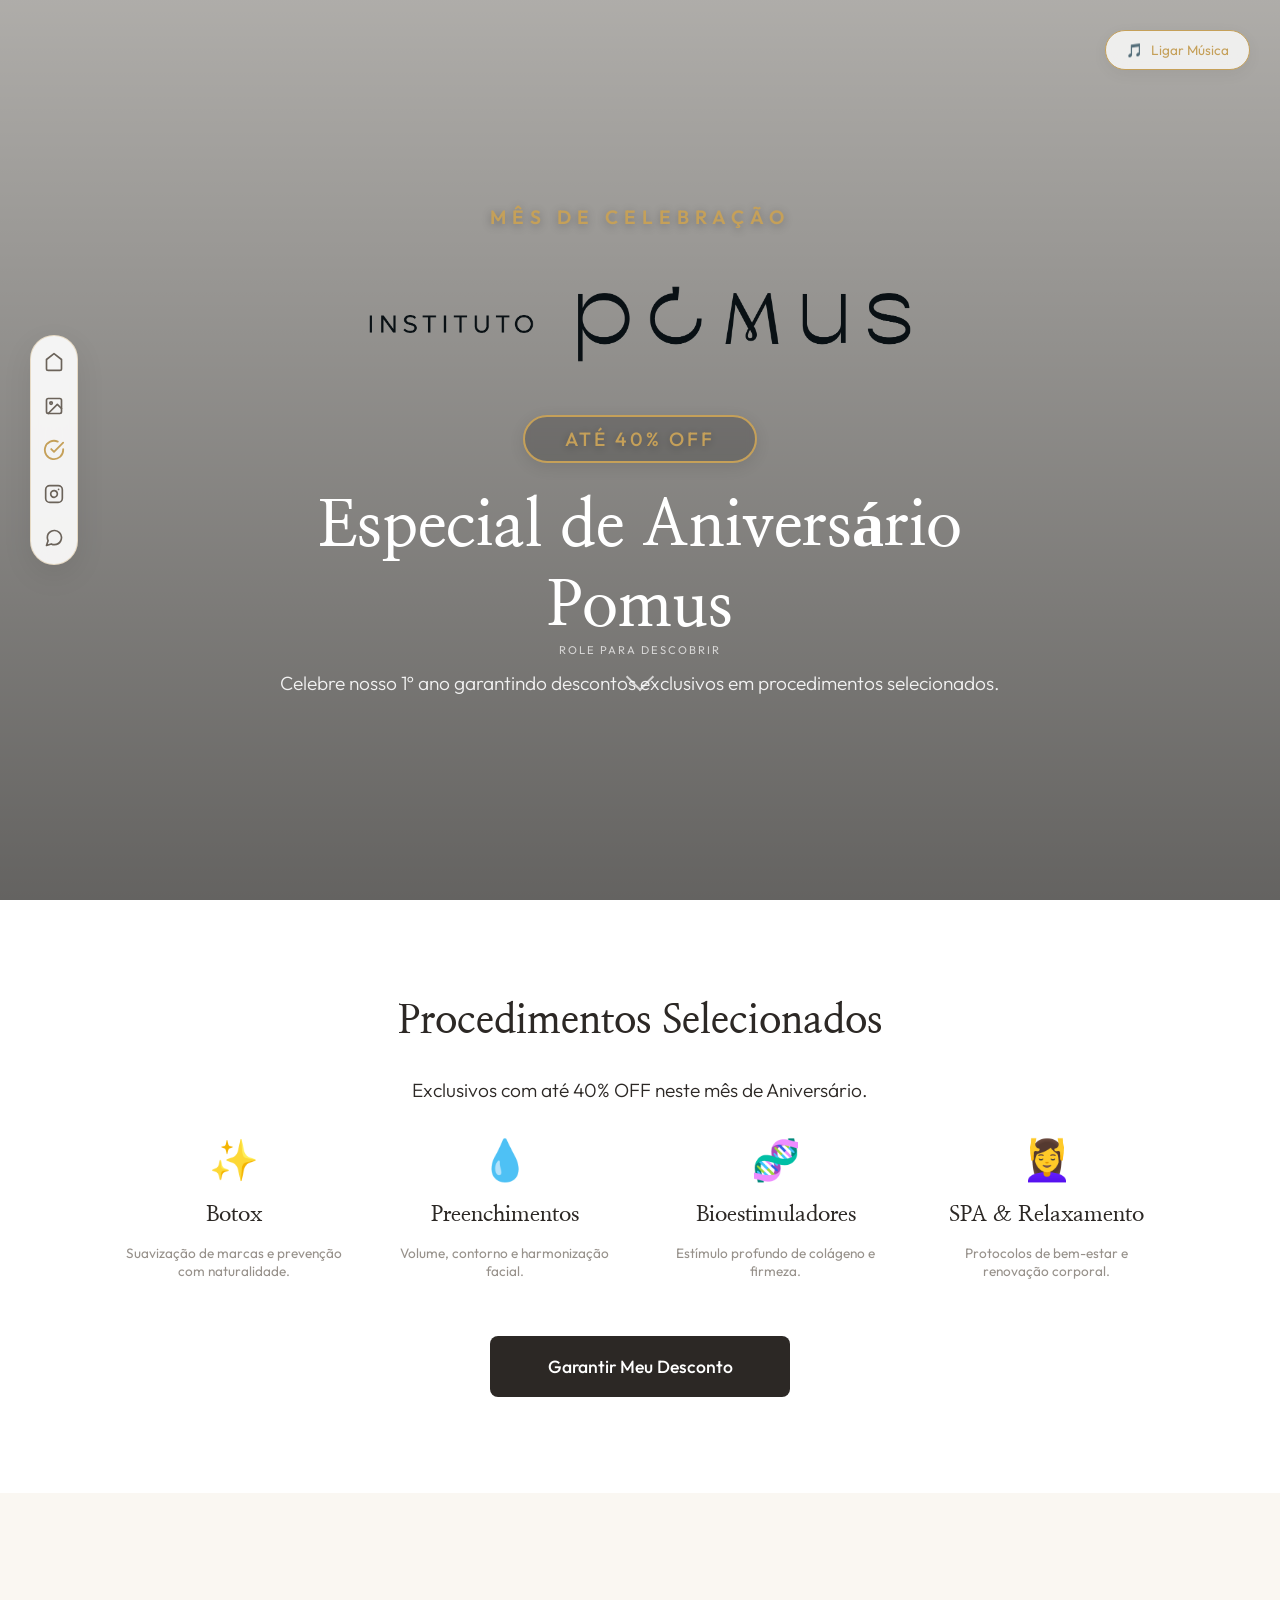
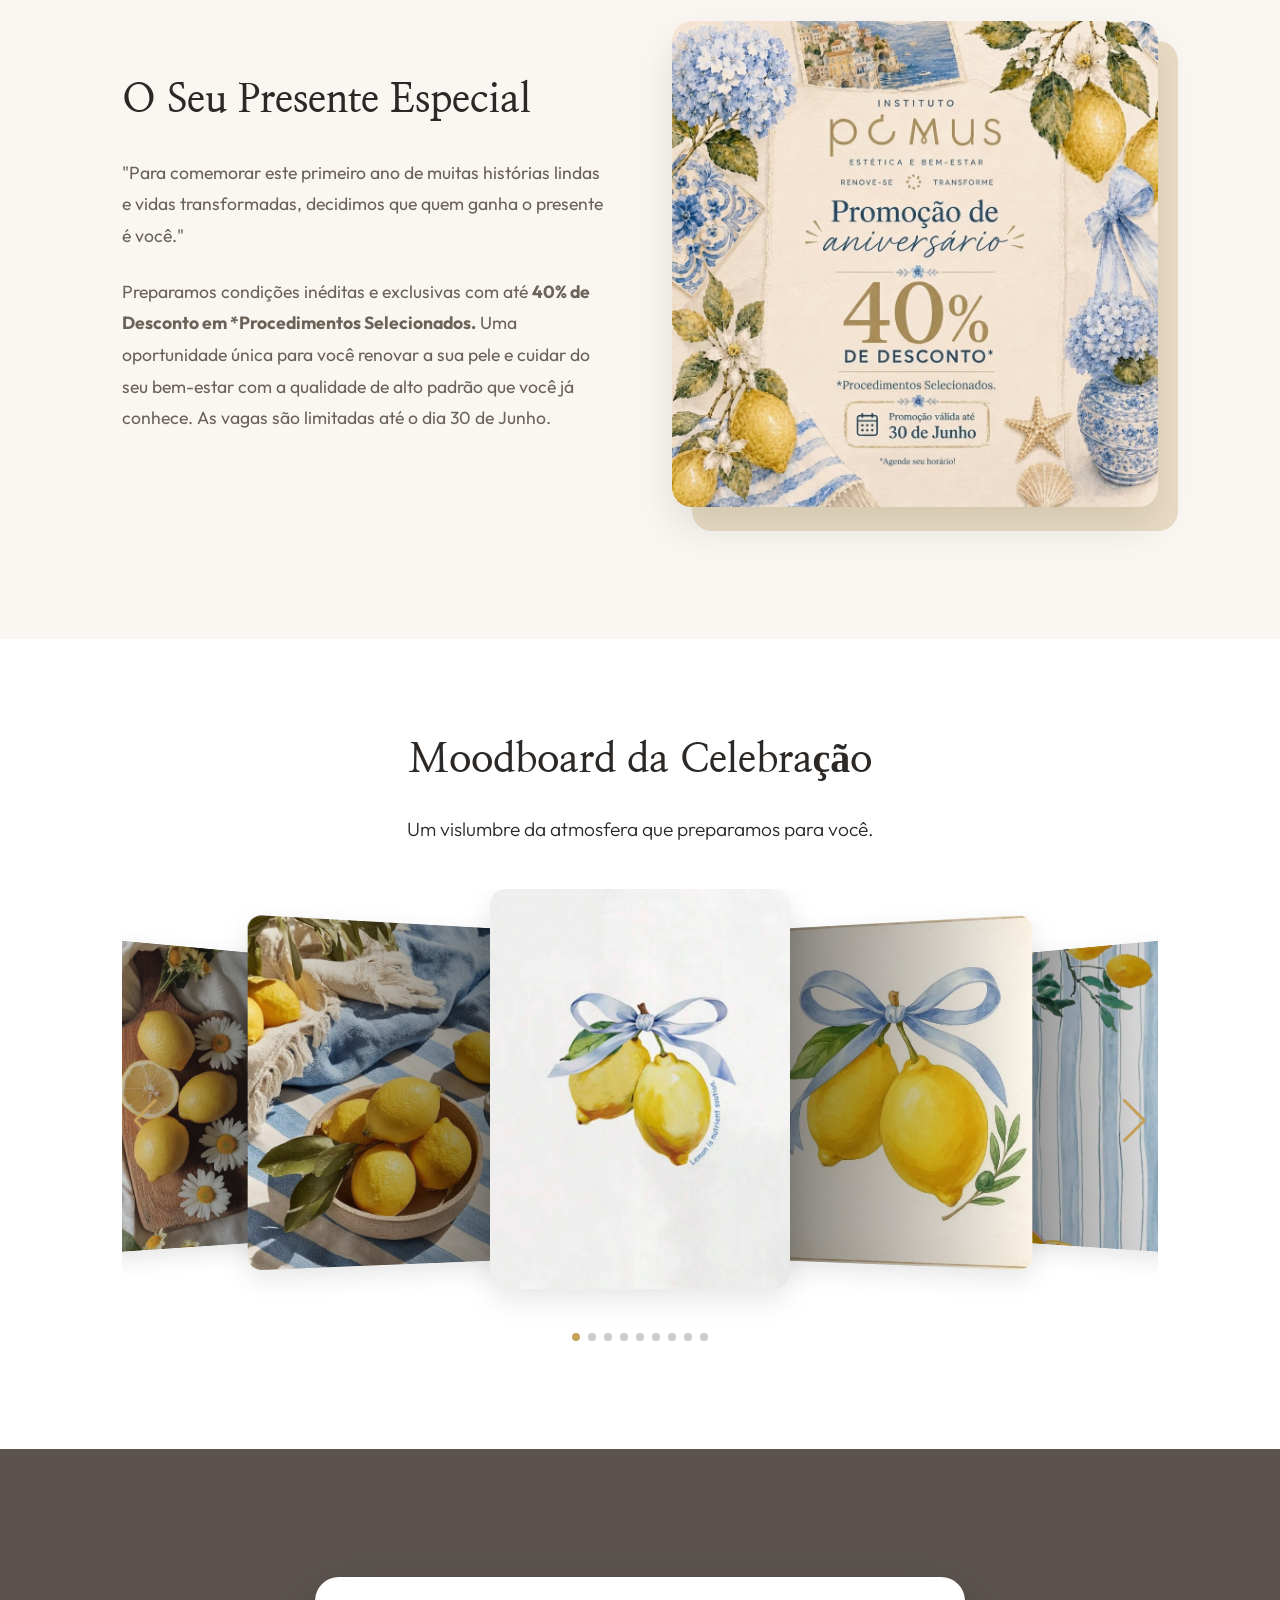
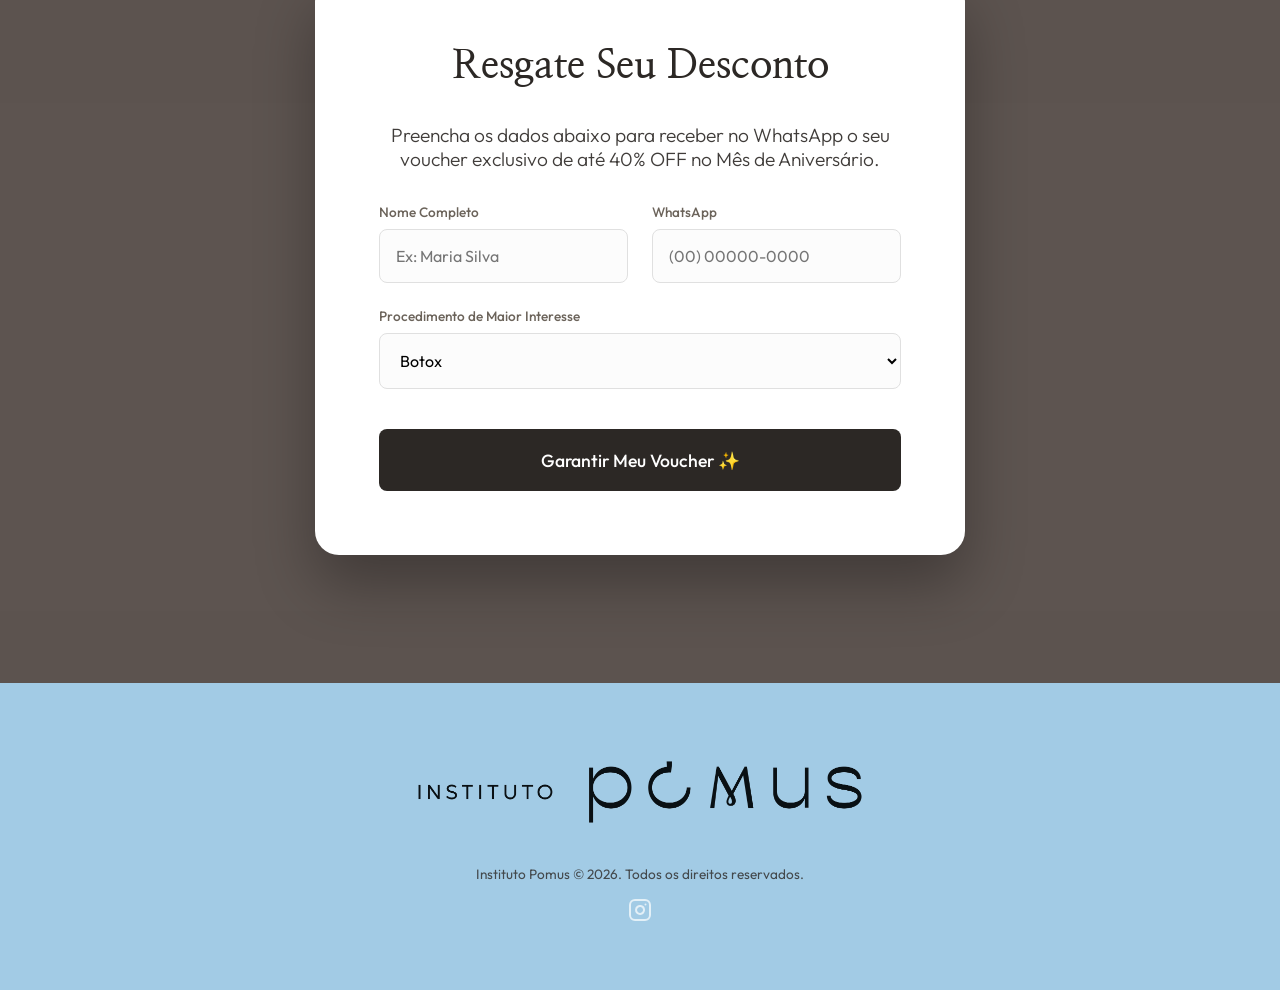
==== desconto/index.html @ 9cd7a441 "feat: adiciona landing page de desconto (/desconto)" ====
<!DOCTYPE html>
<html lang="pt-BR">
<head>
    <meta charset="UTF-8">
    <meta name="viewport" content="width=device-width, initial-scale=1.0">
    <title>1 Ano - Instituto Pomus | Celebração</title>
    
    <!-- Google Fonts -->
    <link rel="preconnect" href="https://fonts.googleapis.com">
    <link rel="preconnect" href="https://fonts.gstatic.com" crossorigin>
    <link href="https://fonts.googleapis.com/css2?family=Nanum+Myeongjo:wght@400;700;800&family=Outfit:wght@300;400;500;600&display=swap" rel="stylesheet">
    
    <!-- AOS CSS (Animações) -->
    <link href="https://unpkg.com/aos@2.3.1/dist/aos.css" rel="stylesheet">
    
    <!-- Swiper CSS (Carrossel) -->
    <link rel="stylesheet" href="https://cdn.jsdelivr.net/npm/swiper@10/swiper-bundle.min.css"/>
    
    <!-- Estilos Customizados -->
    <link rel="stylesheet" href="styles.css">

    <!-- Meta Pixel Code -->
    <script>
    !function(f,b,e,v,n,t,s)
    {if(f.fbq)return;n=f.fbq=function(){n.callMethod?
    n.callMethod.apply(n,arguments):n.queue.push(arguments)};
    if(!f._fbq)f._fbq=n;n.push=n;n.loaded=!0;n.version='2.0';
    n.queue=[];t=b.createElement(e);t.async=!0;
    t.src=v;s=b.getElementsByTagName(e)[0];
    s.parentNode.insertBefore(t,s)}(window, document,'script',
    'https://connect.facebook.net/en_US/fbevents.js');
    fbq('init', '1570871267333159');
    fbq('track', 'PageView');
    </script>
    <noscript><img height="1" width="1" style="display:none"
    src="https://www.facebook.com/tr?id=1570871267333159&ev=PageView&noscript=1"
    /></noscript>
    <!-- End Meta Pixel Code -->
</head>
<body>
    
    <!-- Audio Player Nativo (Sem bloqueios de iframe) -->
    <audio id="bg-audio" loop>
        <!-- Faixa de Bossa Jazz Instrumental: Piano Suave e Relaxante -->
        <source src="https://archive.org/download/instrumental-organ-bossa-nova/bossa-nova-piano-instrumental-brasil-5732.mp3" type="audio/mpeg">
    </audio>

    <!-- Floating Music Button -->
    <button id="music-btn" class="music-btn">
        <span class="music-icon">🎵</span> Ligar Música
    </button>

    <!-- Floating Navigation Bar -->
    <nav class="floating-nav">
        <a href="#hero" class="nav-link"><svg viewBox="0 0 24 24" fill="none" stroke="currentColor" stroke-width="2" stroke-linecap="round" stroke-linejoin="round"><path d="M3 9l9-7 9 7v11a2 2 0 0 1-2 2H5a2 2 0 0 1-2-2z"></path></svg></a>
        <a href="#gallery" class="nav-link"><svg viewBox="0 0 24 24" fill="none" stroke="currentColor" stroke-width="2" stroke-linecap="round" stroke-linejoin="round"><rect x="3" y="3" width="18" height="18" rx="2" ry="2"></rect><circle cx="8.5" cy="8.5" r="1.5"></circle><polyline points="21 15 16 10 5 21"></polyline></svg></a>
        <a href="#rsvp" class="nav-link highlight"><svg viewBox="0 0 24 24" fill="none" stroke="currentColor" stroke-width="2" stroke-linecap="round" stroke-linejoin="round"><path d="M22 11.08V12a10 10 0 1 1-5.93-9.14"></path><polyline points="22 4 12 14.01 9 11.01"></polyline></svg></a>
        <a href="https://instagram.com/institutopomus" target="_blank" class="nav-link" title="Nosso Instagram"><svg viewBox="0 0 24 24" fill="none" stroke="currentColor" stroke-width="2" stroke-linecap="round" stroke-linejoin="round"><rect x="2" y="2" width="20" height="20" rx="5" ry="5"></rect><path d="M16 11.37A4 4 0 1 1 12.63 8 4 4 0 0 1 16 11.37z"></path><line x1="17.5" y1="6.5" x2="17.51" y2="6.5"></line></svg></a>
        <a href="https://wa.me/5598984633233?text=Olá,%20tenho%20uma%20dúvida%20sobre%20o%20evento%20de%201%20ano!" target="_blank" class="nav-link"><svg viewBox="0 0 24 24" fill="none" stroke="currentColor" stroke-width="2" stroke-linecap="round" stroke-linejoin="round"><path d="M21 11.5a8.38 8.38 0 0 1-.9 3.8 8.5 8.5 0 0 1-7.6 4.7 8.38 8.38 0 0 1-3.8-.9L3 21l1.9-5.7a8.38 8.38 0 0 1-.9-3.8 8.5 8.5 0 0 1 4.7-7.6 8.38 8.38 0 0 1 3.8-.9h.5a8.48 8.48 0 0 1 8 8v.5z"></path></svg></a>
    </nav>

    <!-- SECTION: HERO -->
    <section id="hero" class="hero-section">
        <div class="hero-bg-slider">
            <div class="slide slide-1" style="background-image: url('assets/identidade.jpg')"></div>
            <div class="slide slide-2" style="background-image: url('assets/gallery/amalfi_bg.jpg')"></div>
            <div class="slide slide-3" style="background-image: url('assets/gallery/Lamai.jpg')"></div>
            <div class="overlay"></div>
        </div>
        
        <div class="hero-content" data-aos="fade-up" data-aos-duration="1500">
            <p class="pre-title">MÊS DE CELEBRAÇÃO</p>
            <img src="assets/logo-transparent.png" alt="Instituto Pomus" class="hero-logo">
            <div class="badge">ATÉ 40% OFF</div>
            <h1 class="main-title">Especial de Aniversário Pomus</h1>
            <p class="subtitle">Celebre nosso 1º ano garantindo descontos exclusivos em procedimentos selecionados.</p>
            
            <div class="scroll-indicator">
                <span>Role para descobrir</span>
                <div class="arrow"></div>
            </div>
        </div>
    </section>

    <!-- SECTION: PROMO SERVICES -->
    <section class="details-section" id="promo-services">
        <div class="container">
            <h2 class="section-title text-center" data-aos="fade-up">Procedimentos Selecionados</h2>
            <p class="text-center subtitle" data-aos="fade-up" data-aos-delay="100">Exclusivos com até 40% OFF neste mês de Aniversário.</p>
            
            <div class="event-info mt-4" data-aos="fade-up" data-aos-duration="1000" data-aos-delay="200" style="grid-template-columns: repeat(auto-fit, minmax(200px, 1fr));">
                <div class="info-card">
                    <span class="icon">✨</span>
                    <h3>Botox</h3>
                    <p class="small-text">Suavização de marcas e prevenção com naturalidade.</p>
                </div>
                <div class="info-card">
                    <span class="icon">💧</span>
                    <h3>Preenchimentos</h3>
                    <p class="small-text">Volume, contorno e harmonização facial.</p>
                </div>
                <div class="info-card">
                    <span class="icon">🧬</span>
                    <h3>Bioestimuladores</h3>
                    <p class="small-text">Estímulo profundo de colágeno e firmeza.</p>
                </div>
                <div class="info-card">
                    <span class="icon">💆‍♀️</span>
                    <h3>SPA & Relaxamento</h3>
                    <p class="small-text">Protocolos de bem-estar e renovação corporal.</p>
                </div>
            </div>
            <div class="text-center mt-4">
                 <a href="#rsvp" class="submit-btn" style="display:inline-block; max-width: 300px; text-decoration: none;">Garantir Meu Desconto</a>
            </div>
        </div>
    </section>

    <!-- SECTION: PROMO POSTER & TEXT -->
    <section class="story-section" id="story">
        <div class="container">
            <div class="story-grid">
                <div class="story-text" data-aos="fade-right" data-aos-duration="1000">
                    <h2 class="section-title">O Seu Presente Especial</h2>
                    <p>"Para comemorar este primeiro ano de muitas histórias lindas e vidas transformadas, decidimos que quem ganha o presente é você."</p>
                    <p>Preparamos condições inéditas e exclusivas com até <strong>40% de Desconto em *Procedimentos Selecionados.</strong> Uma oportunidade única para você renovar a sua pele e cuidar do seu bem-estar com a qualidade de alto padrão que você já conhece. As vagas são limitadas até o dia 30 de Junho.</p>
                </div>
                <div class="story-image" data-aos="fade-left" data-aos-duration="1000">
                    <img src="assets/promo-poster.png" alt="Pôster Promoção de Aniversário 40% OFF" class="aesthetic-img">
                    <div class="img-backdrop"></div>
                </div>
            </div>
        </div>
    </section>

    <!-- SECTION: GALLERY (CARROSSEL) -->
    <section class="gallery-section" id="gallery">
        <div class="container">
            <h2 class="section-title text-center" data-aos="fade-up">Moodboard da Celebração</h2>
            <p class="text-center subtitle" data-aos="fade-up" data-aos-delay="100">Um vislumbre da atmosfera que preparamos para você.</p>
            
            <div class="swiper gallery-slider" data-aos="zoom-in" data-aos-delay="200" data-aos-duration="1200">
                <div class="swiper-wrapper">
                    <div class="swiper-slide"><img src="assets/gallery/11.jpg" alt="Galeria"></div>
                    <div class="swiper-slide"><img src="assets/gallery/12.jpg" alt="Galeria"></div>
                    <div class="swiper-slide"><img src="assets/gallery/13.jpg" alt="Galeria"></div>
                    <div class="swiper-slide"><img src="assets/gallery/14.jpg" alt="Galeria"></div>
                    <div class="swiper-slide"><img src="assets/gallery/15.jpg" alt="Galeria"></div>
                    <div class="swiper-slide"><img src="assets/gallery/16.jpg" alt="Galeria"></div>
                    <div class="swiper-slide"><img src="assets/gallery/17.jpg" alt="Galeria"></div>
                    <div class="swiper-slide"><img src="assets/gallery/18.jpg" alt="Galeria"></div>
                    <div class="swiper-slide"><img src="assets/gallery/Lamai.jpg" alt="Galeria"></div>
                </div>
                <div class="swiper-pagination"></div>
                <div class="swiper-button-prev"></div>
                <div class="swiper-button-next"></div>
            </div>
        </div>
    </section>



    <!-- SECTION: VOUCHER -->
    <section class="rsvp-section" id="rsvp">
        <div class="container">
            <div class="rsvp-card" data-aos="zoom-in-up" data-aos-duration="1200">
                <div id="rsvp-container">
                    <h2 class="section-title text-center">Resgate Seu Desconto</h2>
                    <p class="text-center subtitle">Preencha os dados abaixo para receber no WhatsApp o seu voucher exclusivo de até 40% OFF no Mês de Aniversário.</p>
                    
                    <form id="rsvp-form" class="rsvp-form mt-4">
                        <div class="input-row">
                            <div class="input-group">
                                <label for="name">Nome Completo</label>
                                <input type="text" id="name" name="name" required placeholder="Ex: Maria Silva">
                            </div>
                            <div class="input-group">
                                <label for="whatsapp">WhatsApp</label>
                                <input type="tel" id="whatsapp" name="whatsapp" required placeholder="(00) 00000-0000">
                            </div>
                        </div>
                        <div class="input-group">
                            <label for="procedure">Procedimento de Maior Interesse</label>
                            <select id="procedure" name="procedure">
                                <option value="botox">Botox</option>
                                <option value="preenchimento">Preenchimentos Faciais</option>
                                <option value="bioestimulador">Bioestimuladores de Colágeno</option>
                                <option value="spa">SPA & Relaxamento</option>
                                <option value="outros">Quero uma avaliação geral</option>
                            </select>
                        </div>
                        
                        <button type="submit" class="submit-btn full-width mt-2">
                            <span class="btn-text">Garantir Meu Voucher ✨</span>
                        </button>
                    </form>

                    <div id="success-message" class="success-message hidden">
                        <div class="success-icon">🎁</div>
                        <h3 class="section-title">Voucher Garantido!</h3>
                        <p>A nossa equipe entrará em contato pelo seu WhatsApp em instantes com as condições exclusivas do seu desconto. Celebre a sua melhor versão!</p>
                    </div>
                </div>
            </div>
        </div>
    </section>

    <!-- FOOTER -->
    <footer class="footer">
        <div class="container text-center">
            <img src="assets/logo-transparent.png" alt="Instituto Pomus" class="footer-logo">
            <p>Instituto Pomus © 2026. Todos os direitos reservados.</p>
            <a href="https://instagram.com/institutopomus" target="_blank" style="color: rgba(255,255,255,0.7); display: inline-block; margin-top: 15px;">
                <svg viewBox="0 0 24 24" width="24" height="24" fill="none" stroke="currentColor" stroke-width="2" stroke-linecap="round" stroke-linejoin="round"><rect x="2" y="2" width="20" height="20" rx="5" ry="5"></rect><path d="M16 11.37A4 4 0 1 1 12.63 8 4 4 0 0 1 16 11.37z"></path><line x1="17.5" y1="6.5" x2="17.51" y2="6.5"></line></svg>
            </a>
        </div>
    </footer>

    <!-- Scripts -->
    <!-- AOS JS -->
    <script src="https://unpkg.com/aos@2.3.1/dist/aos.js"></script>
    <!-- Swiper JS -->
    <script src="https://cdn.jsdelivr.net/npm/swiper@10/swiper-bundle.min.js"></script>
    <!-- Custom JS -->
    <script src="script.js"></script>
</body>
</html>
---- desconto/styles.css ----
:root {
    --bg-light: #FAF7F2; /* Tom off-white clarinho quente */
    --bg-dark: #1A1A1A;
    --accent: #C5A059; /* Dourado Pomus */
    --accent-hover: #b38f4d;
    --text-main: #2C2825; /* Marrom ultra escuro */
    --text-muted: #6B635A;
    --card-bg: #FFFFFF;
    --font-heading: 'Nanum Myeongjo', serif;
    --font-body: 'Outfit', sans-serif;
}

html {
    scroll-behavior: smooth;
    overflow-x: hidden;
    width: 100vw;
}

* {
    margin: 0;
    padding: 0;
    box-sizing: border-box;
}

body {
    background-color: var(--bg-light);
    color: var(--text-main);
    font-family: var(--font-body);
    overflow-x: hidden;
    width: 100vw;
}

.container {
    width: 100%;
    max-width: 1100px;
    margin: 0 auto;
    padding: 0 2rem;
}

.text-center { text-align: center; }
.mt-4 { margin-top: 2rem; }
.mt-2 { margin-top: 1rem; }
.full-width { width: 100%; }

/* --- MUSIC BUTTON --- */
.music-btn {
    position: fixed;
    top: 30px;
    right: 30px;
    background: rgba(255, 255, 255, 0.8);
    border: 1px solid var(--accent);
    color: var(--accent);
    padding: 10px 20px;
    border-radius: 50px;
    cursor: pointer;
    z-index: 1000;
    font-family: var(--font-body);
    font-size: 0.85rem;
    backdrop-filter: blur(10px);
    transition: all 0.3s ease;
    display: flex;
    align-items: center;
    gap: 8px;
    box-shadow: 0 4px 15px rgba(0,0,0,0.05);
}

.music-btn:hover {
    background: var(--accent);
    color: #fff;
}

/* --- FLOATING NAV --- */
.floating-nav {
    position: fixed;
    left: 30px;
    top: 50%;
    transform: translateY(-50%);
    background: rgba(255, 255, 255, 0.9);
    backdrop-filter: blur(10px);
    border: 1px solid rgba(197, 160, 89, 0.3);
    border-radius: 50px;
    padding: 1rem 0.8rem;
    display: flex;
    flex-direction: column;
    gap: 1.5rem;
    z-index: 1000;
    box-shadow: 0 10px 30px rgba(0,0,0,0.08);
}

.nav-link {
    color: var(--text-muted);
    transition: all 0.3s ease;
    display: flex;
    align-items: center;
    justify-content: center;
}

.nav-link svg {
    width: 20px;
    height: 20px;
}

.nav-link:hover, .nav-link.highlight {
    color: var(--accent);
    transform: scale(1.1);
}

@media (max-width: 768px) {
    .floating-nav {
        left: 50%;
        top: auto;
        bottom: 20px;
        transform: translateX(-50%);
        flex-direction: row;
        padding: 0.8rem 1.5rem;
        width: max-content;
    }
    .music-btn {
        top: auto;
        bottom: 90px;
        right: 20px;
        padding: 8px 15px;
        font-size: 0.75rem;
    }
}

/* --- HERO SECTION --- */
.hero-section {
    position: relative;
    height: 100vh;
    display: flex;
    align-items: center;
    justify-content: center;
    text-align: center;
    color: #fff; /* Texto branco no Hero */
    overflow: hidden;
}

.hero-bg-slider {
    position: absolute;
    top: 0; left: 0; width: 100%; height: 100%;
    z-index: -1;
}

.hero-bg-slider .slide {
    position: absolute;
    top: 0; left: 0; width: 100%; height: 100%;
    background-size: cover;
    background-position: center;
    opacity: 0;
    animation: fadeAnim 15s infinite;
}

.hero-bg-slider .slide-1 { animation-delay: 0s; }
.hero-bg-slider .slide-2 { animation-delay: 5s; }
.hero-bg-slider .slide-3 { animation-delay: 10s; }

@keyframes fadeAnim {
    0% { opacity: 0; transform: scale(1); }
    15% { opacity: 1; }
    33% { opacity: 1; }
    48% { opacity: 0; transform: scale(1.05); }
    100% { opacity: 0; transform: scale(1.05); }
}

.hero-bg-slider .overlay {
    position: absolute;
    top: 0; left: 0; width: 100%; height: 100%;
    background: linear-gradient(rgba(0,0,0,0.3), rgba(0,0,0,0.6));
}

.hero-content {
    max-width: 800px;
    padding: 2rem;
    z-index: 1;
}

.hero-logo {
    height: 110px;
    margin-bottom: 2rem;
}

.pre-title {
    font-size: 1.2rem;
    letter-spacing: 6px;
    margin-bottom: 2.5rem;
    color: var(--accent);
    font-weight: 600;
    text-transform: uppercase;
    text-shadow: 0 2px 10px rgba(0,0,0,0.3);
}

.badge {
    display: inline-block;
    padding: 0.6rem 2.5rem;
    border: 2px solid var(--accent);
    border-radius: 50px;
    font-size: 1.2rem;
    font-weight: 500;
    letter-spacing: 3px;
    color: var(--accent);
    margin-bottom: 1.5rem;
    text-shadow: 0 2px 10px rgba(0,0,0,0.3);
    box-shadow: 0 4px 15px rgba(0,0,0,0.1);
    background: rgba(0,0,0,0.2); /* Fundo sutil para destacar a borda e o texto */
    backdrop-filter: blur(5px);
}

.main-title {
    font-family: var(--font-heading);
    font-size: 4rem;
    font-weight: 700;
    margin-bottom: 1.5rem;
}

.subtitle {
    font-size: 1.2rem;
    font-weight: 300;
    opacity: 0.9;
}

.scroll-indicator {
    position: absolute;
    bottom: 40px;
    left: 50%;
    transform: translateX(-50%);
    display: flex;
    flex-direction: column;
    align-items: center;
    opacity: 0.7;
    animation: bounce 2s infinite;
}

.scroll-indicator span {
    font-size: 0.7rem;
    letter-spacing: 2px;
    margin-bottom: 10px;
    text-transform: uppercase;
}

.arrow {
    width: 20px;
    height: 20px;
    border-right: 2px solid #fff;
    border-bottom: 2px solid #fff;
    transform: rotate(45deg);
}

@keyframes bounce {
    0%, 20%, 50%, 80%, 100% { transform: translateY(0) translateX(-50%); }
    40% { transform: translateY(-10px) translateX(-50%); }
    60% { transform: translateY(-5px) translateX(-50%); }
}

@media (max-width: 768px) {
    .main-title { font-size: 2.8rem; }
    .hero-logo { height: 45px; }
}

/* --- COUNTDOWN & DETAILS --- */
.details-section {
    padding: 6rem 0;
    background: #fff;
}

.countdown-wrapper {
    text-align: center;
    margin-bottom: 5rem;
}

.countdown-wrapper h2 {
    font-family: var(--font-heading);
    font-size: 2rem;
    margin-bottom: 2rem;
}

.countdown {
    display: flex;
    justify-content: center;
    gap: 2rem;
}

.time-box {
    display: flex;
    flex-direction: column;
    align-items: center;
}

.time-box span {
    font-family: var(--font-heading);
    font-size: 3.5rem;
    color: var(--accent);
    line-height: 1;
}

.time-box p {
    font-size: 0.85rem;
    letter-spacing: 2px;
    text-transform: uppercase;
    color: var(--text-muted);
    margin-top: 10px;
}

.event-info {
    display: grid;
    grid-template-columns: repeat(auto-fit, minmax(250px, 1fr));
    gap: 3rem;
    text-align: center;
}

.info-card .icon {
    font-size: 2.5rem;
    margin-bottom: 1rem;
    display: block;
}

.info-card h3 {
    font-family: var(--font-heading);
    font-size: 1.4rem;
    margin-bottom: 1rem;
}

.info-card p {
    color: var(--text-muted);
    margin-bottom: 1.5rem;
}

.small-text {
    font-size: 0.85rem;
    opacity: 0.7;
}

.action-link {
    display: inline-block;
    padding: 0.8rem 2rem;
    background: var(--bg-light);
    border: 1px solid var(--accent);
    color: var(--text-main);
    text-decoration: none;
    border-radius: 50px;
    font-size: 0.9rem;
    transition: all 0.3s ease;
    cursor: pointer;
}

.action-link:hover {
    background: var(--accent);
    color: #fff;
}

/* --- STORY SECTION --- */
.story-section {
    padding: 8rem 0;
    background: var(--bg-light);
}

.story-grid {
    display: grid;
    grid-template-columns: 1fr 1fr;
    gap: 4rem;
    align-items: center;
}

.section-title {
    font-family: var(--font-heading);
    font-size: 2.5rem;
    margin-bottom: 2rem;
    color: var(--text-main);
}

.story-text p {
    color: var(--text-muted);
    font-size: 1.1rem;
    line-height: 1.8;
    margin-bottom: 1.5rem;
}

.story-image {
    position: relative;
}

.aesthetic-img {
    width: 100%;
    border-radius: 20px;
    position: relative;
    z-index: 2;
    box-shadow: 0 20px 40px rgba(0,0,0,0.1);
}

.img-backdrop {
    position: absolute;
    top: 20px;
    left: 20px;
    width: 100%;
    height: 100%;
    background: var(--accent);
    border-radius: 20px;
    z-index: 1;
    opacity: 0.3;
}

@media (max-width: 768px) {
    .story-grid { grid-template-columns: 1fr; }
    .countdown { gap: 1rem; }
    .time-box span { font-size: 2.5rem; }
}

/* --- GALLERY SECTION --- */
.gallery-section {
    padding: 6rem 0;
    background: #fff;
}

.gallery-slider {
    margin-top: 3rem;
    padding-bottom: 4rem !important;
}

.swiper-slide {
    width: 300px;
    height: 400px;
    border-radius: 16px;
    overflow: hidden;
    box-shadow: 0 10px 30px rgba(0,0,0,0.1);
}

.swiper-slide img {
    width: 100%;
    height: 100%;
    object-fit: cover;
}

.swiper-button-next, .swiper-button-prev {
    color: var(--accent) !important;
}

.swiper-pagination-bullet-active {
    background: var(--accent) !important;
}

/* --- TIMELINE SECTION --- */
.timeline-section {
    padding: 8rem 0;
    background: var(--bg-light);
}

.timeline {
    max-width: 600px;
    margin: 4rem auto 0;
    position: relative;
}

.timeline::before {
    content: '';
    position: absolute;
    top: 0; left: 100px;
    width: 1px; height: 100%;
    background: var(--accent);
    opacity: 0.5;
}

.timeline-item {
    display: flex;
    margin-bottom: 3rem;
    position: relative;
}

.timeline-item .time {
    width: 100px;
    font-family: var(--font-heading);
    font-size: 1.2rem;
    font-weight: 700;
    color: var(--accent);
    padding-right: 20px;
    text-align: right;
    position: relative;
}

.timeline-item .time::after {
    content: '';
    position: absolute;
    top: 5px; right: -5px;
    width: 11px; height: 11px;
    background: var(--bg-light);
    border: 2px solid var(--accent);
    border-radius: 50%;
}

.timeline-item .content {
    flex: 1;
    padding-left: 30px;
}

.timeline-item .content h4 {
    font-size: 1.2rem;
    margin-bottom: 0.5rem;
}

.timeline-item .content p {
    color: var(--text-muted);
    line-height: 1.5;
}

/* --- RSVP SECTION --- */
.rsvp-section {
    padding: 8rem 0;
    background: url('assets/identidade.jpg');
    background-size: cover;
    background-position: center;
    background-attachment: fixed;
    position: relative;
}

.rsvp-section::before {
    content: '';
    position: absolute;
    top: 0; left: 0; width: 100%; height: 100%;
    background: rgba(26, 15, 11, 0.7);
}

.rsvp-card {
    background: #fff;
    max-width: 650px;
    margin: 0 auto;
    padding: 4rem;
    border-radius: 24px;
    box-shadow: 0 30px 60px rgba(0,0,0,0.3);
    position: relative;
    z-index: 2;
}

.input-row {
    display: grid;
    grid-template-columns: 1fr 1fr;
    gap: 1.5rem;
}

.input-group {
    display: flex;
    flex-direction: column;
    gap: 0.5rem;
    margin-bottom: 1.5rem;
}

label {
    font-size: 0.85rem;
    color: var(--text-muted);
    font-weight: 500;
}

input, select {
    width: 100%;
    background: #fcfcfc;
    border: 1px solid #e0e0e0;
    border-radius: 8px;
    padding: 1rem;
    font-family: var(--font-body);
    font-size: 1rem;
    outline: none;
    transition: all 0.3s ease;
}

input:focus, select:focus {
    border-color: var(--accent);
    background: #fff;
}

.submit-btn {
    width: 100%;
    background: var(--text-main);
    color: #fff;
    border: none;
    border-radius: 8px;
    padding: 1.2rem;
    font-size: 1.1rem;
    font-weight: 500;
    font-family: var(--font-body);
    cursor: pointer;
    transition: all 0.3s ease;
}

.submit-btn:hover {
    background: var(--accent);
}

.success-message {
    text-align: center;
    padding: 2rem 0;
}

.success-icon {
    font-size: 4rem;
    margin-bottom: 1rem;
}

.hidden { display: none; }

@media (max-width: 768px) {
    .rsvp-card { padding: 2rem; }
    .input-row { grid-template-columns: 1fr; gap: 0; }
}

/* --- FOOTER --- */
.footer {
    background: #a2cbe5; /* Azul Céu elegante */
    padding: 4rem 0;
    color: var(--text-main);
}

.footer-logo {
    height: 90px;
    max-width: 90%;
    object-fit: contain;
    margin-bottom: 1.5rem;
}

.footer p {
    color: rgba(44, 40, 37, 0.8);
    font-size: 0.85rem;
}

@media (max-width: 768px) {
    .footer-logo {
        height: auto;
        max-width: 80%;
    }
}
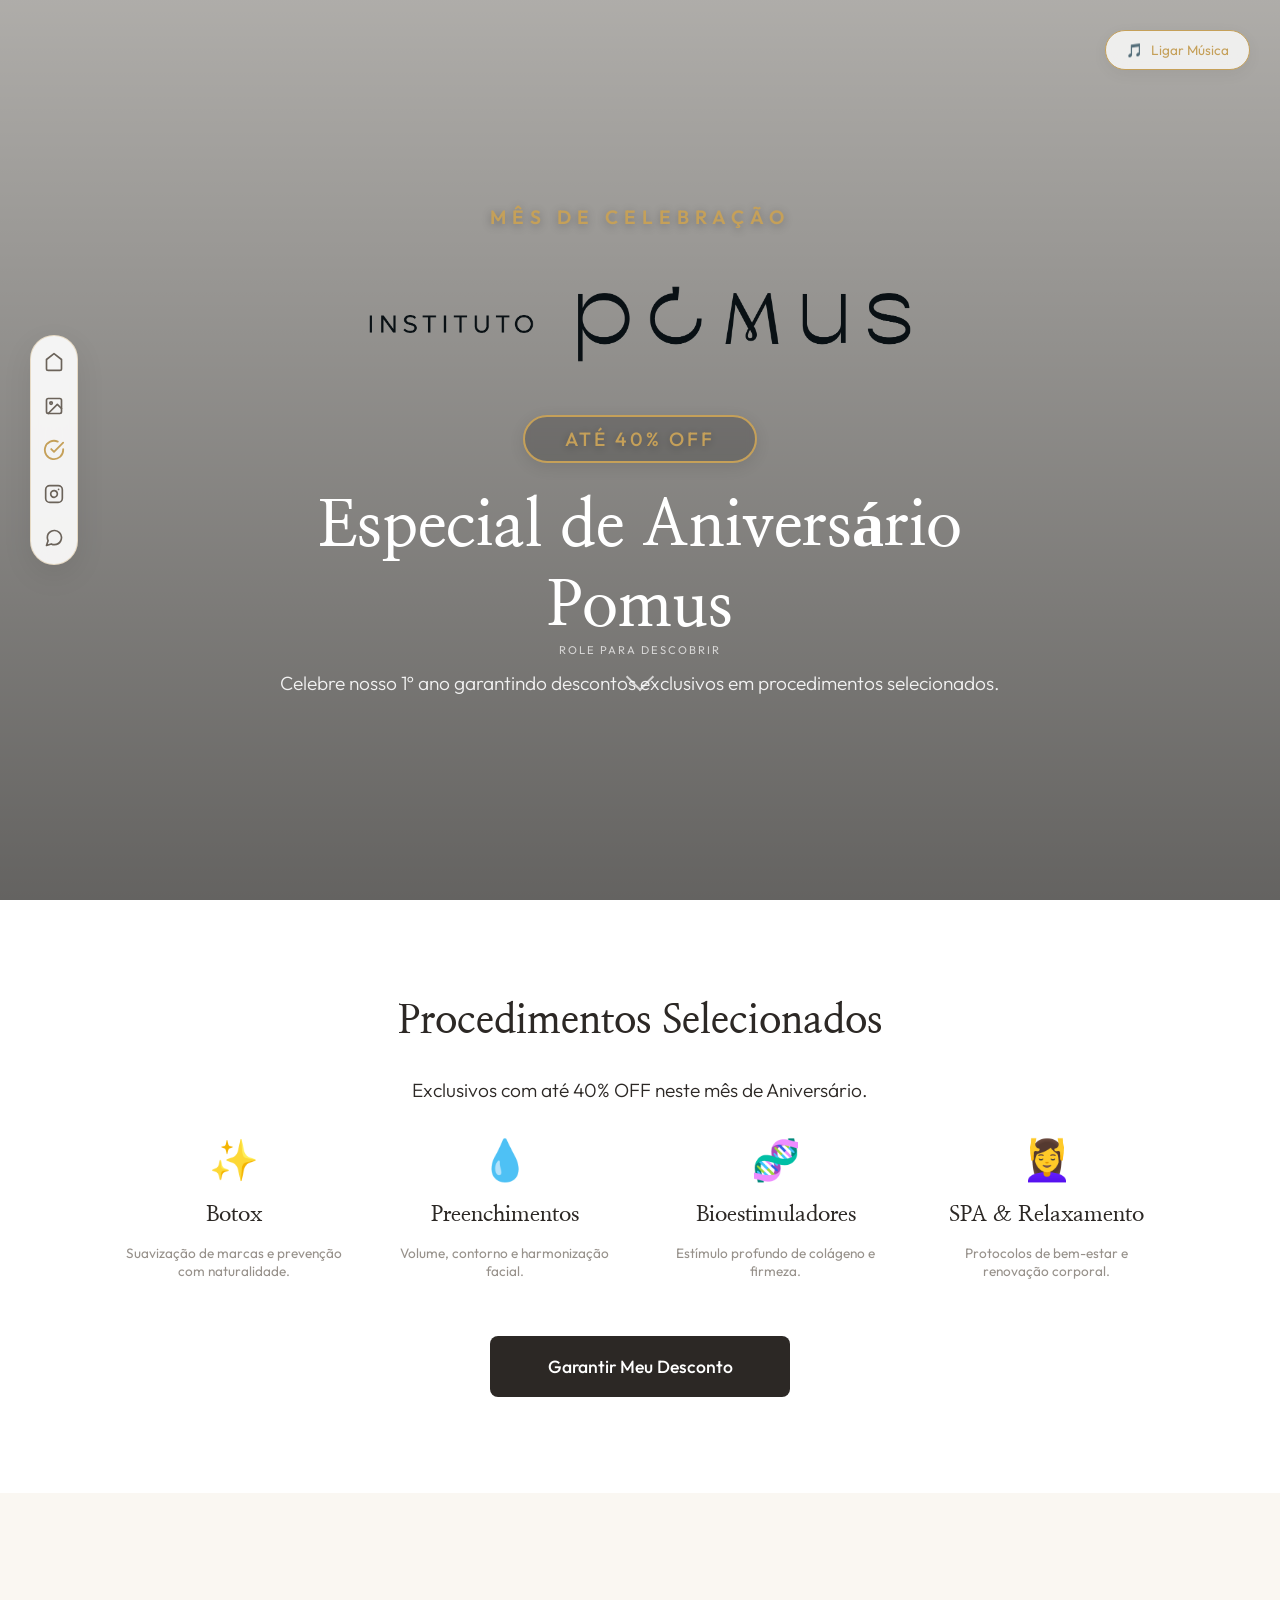
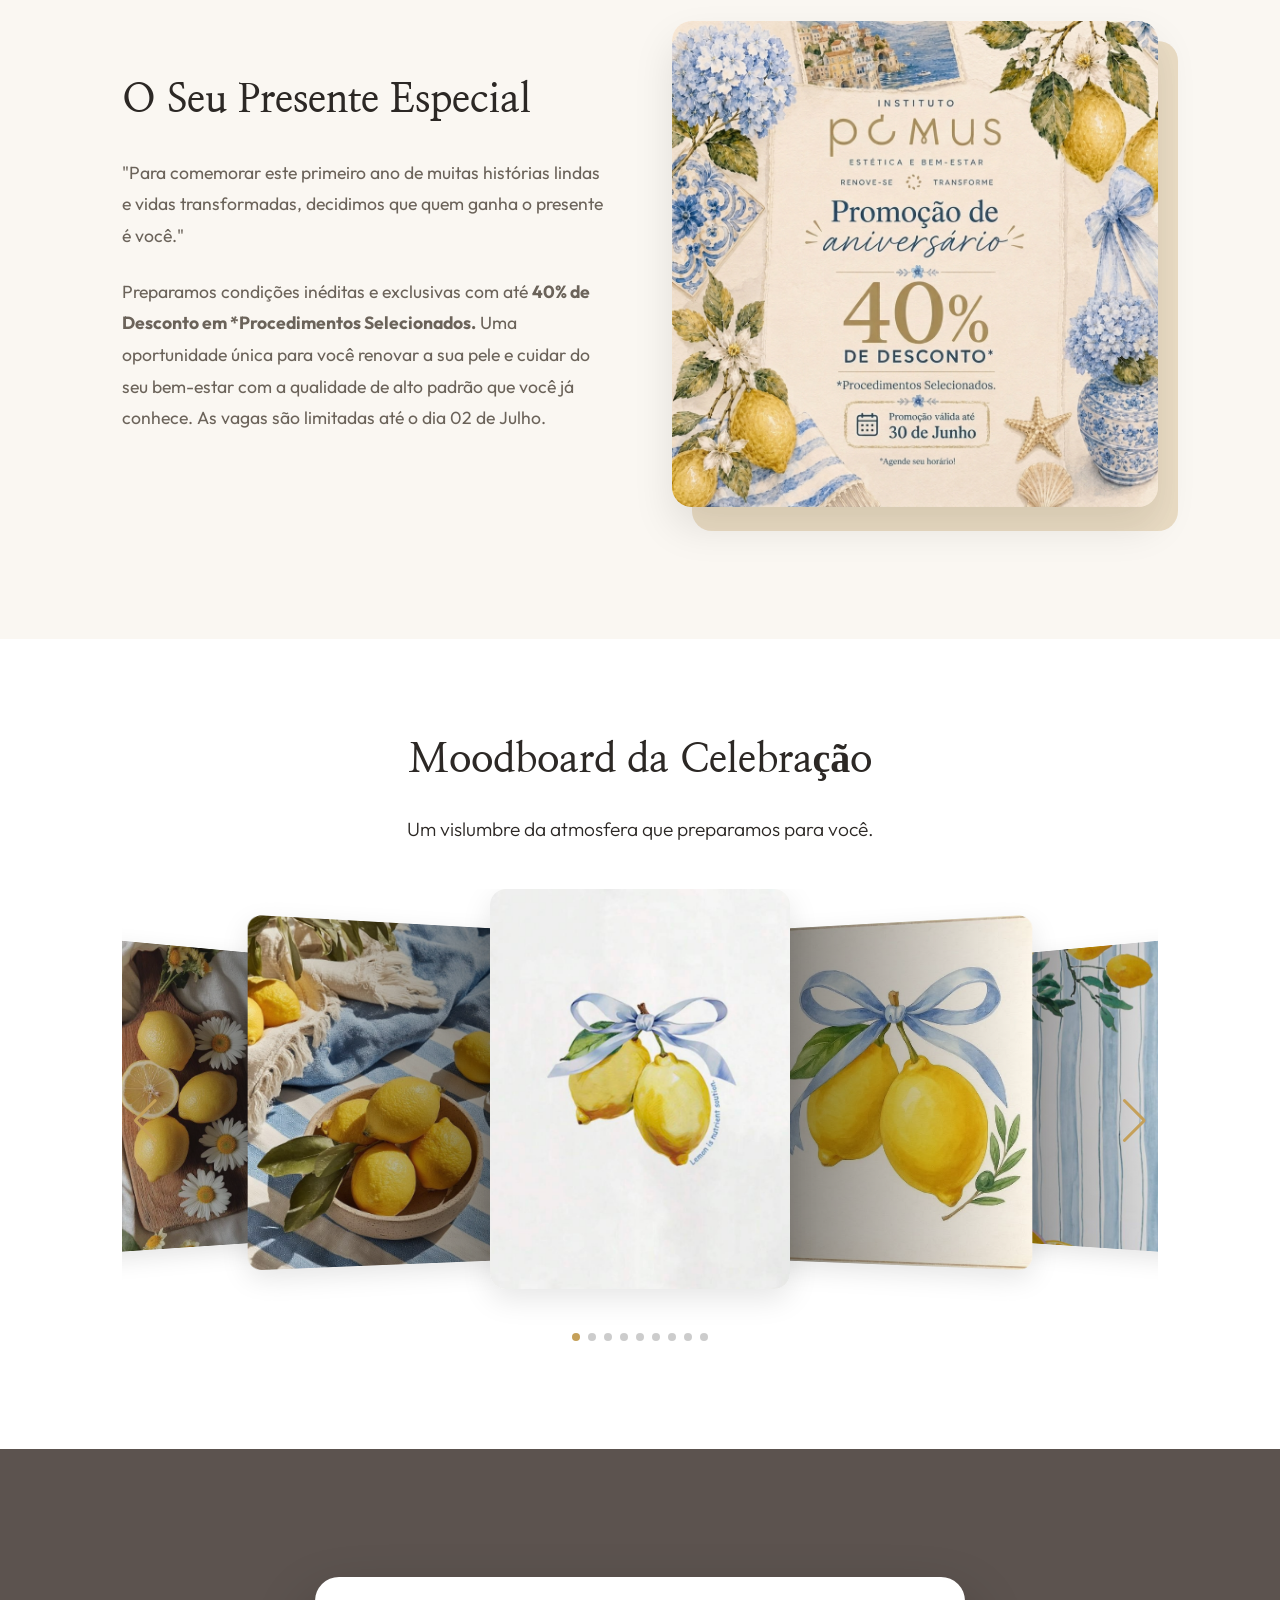
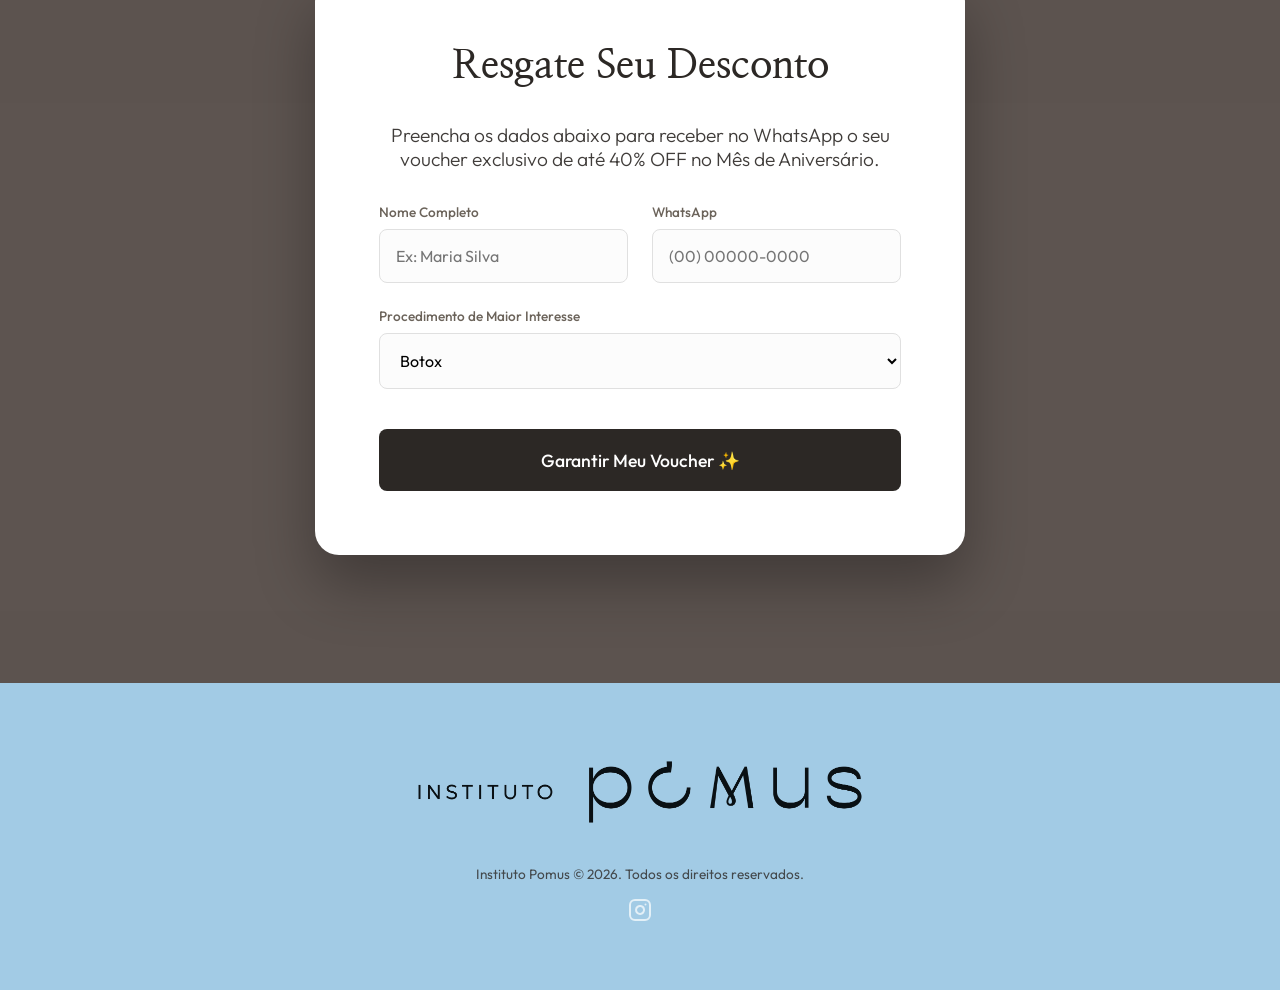
==== commit a21973b5: "fix: atualiza data da festa para 02 de Julho de 2026 em todos os arquivos" ====
--- a/desconto/index.html
+++ b/desconto/index.html
@@ -123,7 +123,7 @@
                 <div class="story-text" data-aos="fade-right" data-aos-duration="1000">
                     <h2 class="section-title">O Seu Presente Especial</h2>
                     <p>"Para comemorar este primeiro ano de muitas histórias lindas e vidas transformadas, decidimos que quem ganha o presente é você."</p>
-                    <p>Preparamos condições inéditas e exclusivas com até <strong>40% de Desconto em *Procedimentos Selecionados.</strong> Uma oportunidade única para você renovar a sua pele e cuidar do seu bem-estar com a qualidade de alto padrão que você já conhece. As vagas são limitadas até o dia 30 de Junho.</p>
+                    <p>Preparamos condições inéditas e exclusivas com até <strong>40% de Desconto em *Procedimentos Selecionados.</strong> Uma oportunidade única para você renovar a sua pele e cuidar do seu bem-estar com a qualidade de alto padrão que você já conhece. As vagas são limitadas até o dia 02 de Julho.</p>
                 </div>
                 <div class="story-image" data-aos="fade-left" data-aos-duration="1000">
                     <img src="assets/promo-poster.png" alt="Pôster Promoção de Aniversário 40% OFF" class="aesthetic-img">
